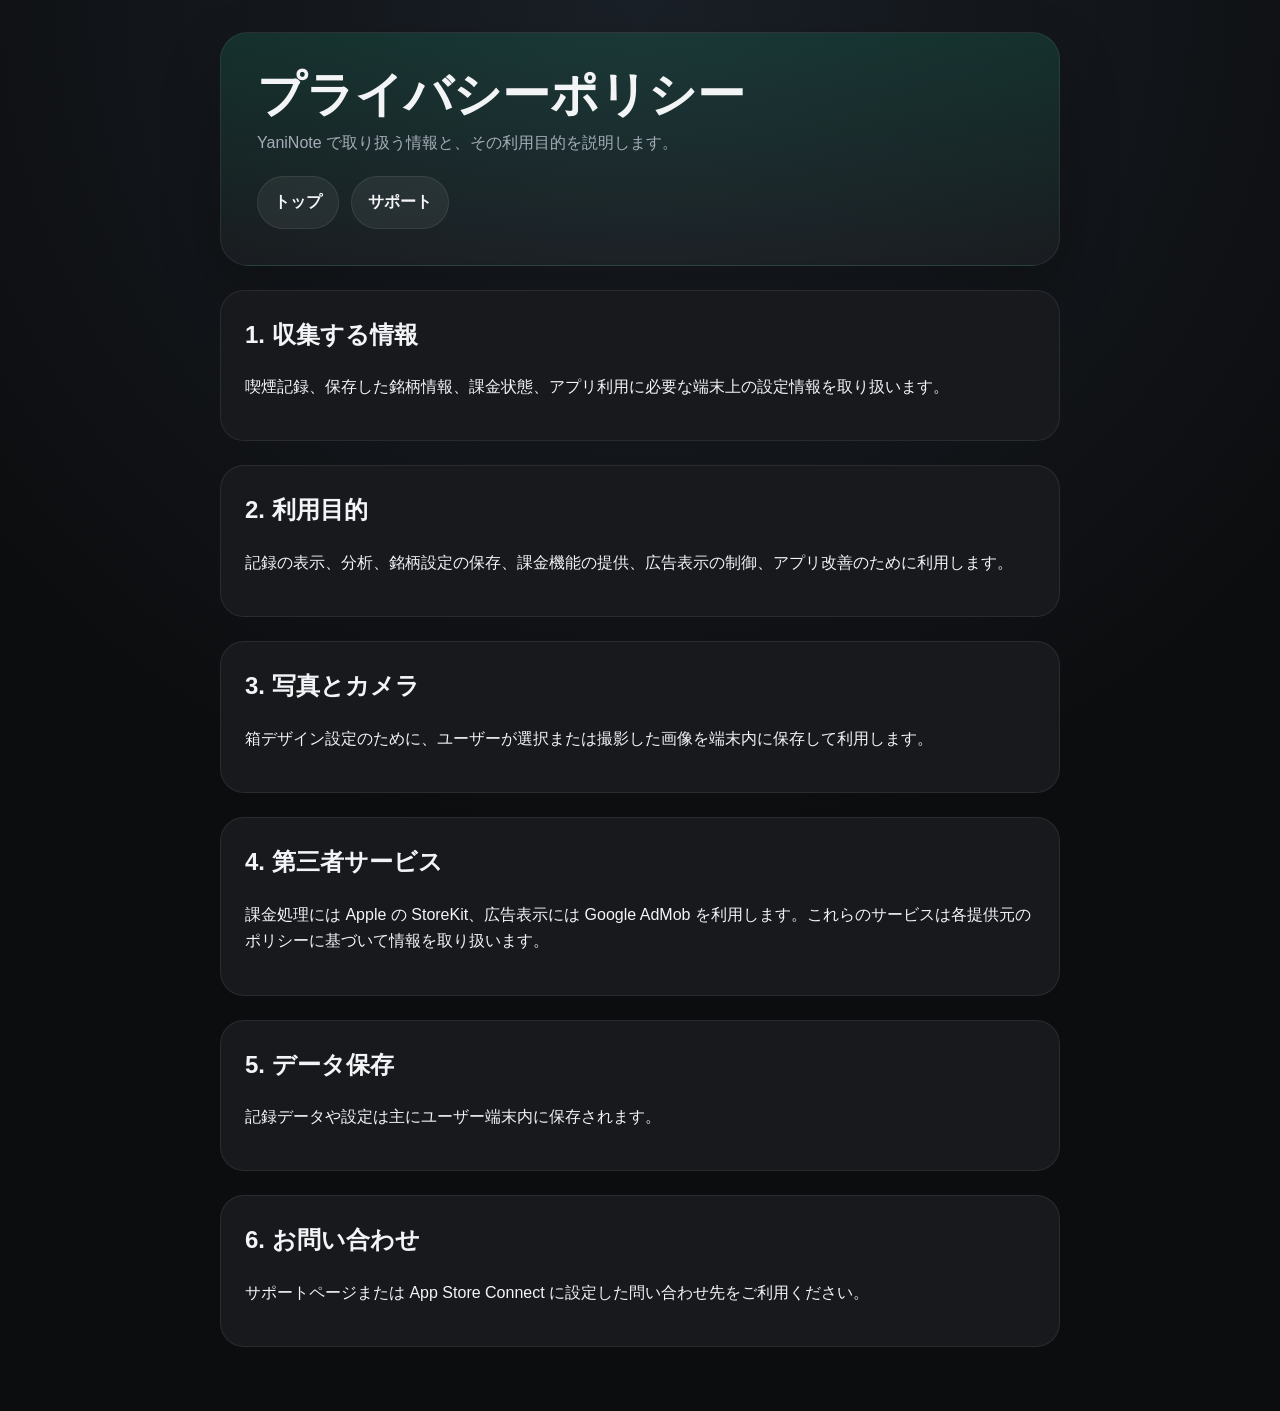
==== privacy.html @ ce193fa7 "Initial Pages site" ====
<!doctype html>
<html lang="ja">
  <head>
    <meta charset="utf-8">
    <meta name="viewport" content="width=device-width, initial-scale=1">
    <title>YaniNote プライバシーポリシー</title>
    <meta name="description" content="YaniNote のプライバシーポリシー">
    <link rel="stylesheet" href="./styles.css">
  </head>
  <body>
    <main class="wrap">
      <section class="hero">
        <h1>プライバシーポリシー</h1>
        <p>YaniNote で取り扱う情報と、その利用目的を説明します。</p>
        <nav class="nav">
          <a href="./index.html">トップ</a>
          <a href="./support.html">サポート</a>
        </nav>
      </section>

      <section class="card section">
        <h2>1. 収集する情報</h2>
        <p>喫煙記録、保存した銘柄情報、課金状態、アプリ利用に必要な端末上の設定情報を取り扱います。</p>
      </section>

      <section class="card section">
        <h2>2. 利用目的</h2>
        <p>記録の表示、分析、銘柄設定の保存、課金機能の提供、広告表示の制御、アプリ改善のために利用します。</p>
      </section>

      <section class="card section">
        <h2>3. 写真とカメラ</h2>
        <p>箱デザイン設定のために、ユーザーが選択または撮影した画像を端末内に保存して利用します。</p>
      </section>

      <section class="card section">
        <h2>4. 第三者サービス</h2>
        <p>課金処理には Apple の StoreKit、広告表示には Google AdMob を利用します。これらのサービスは各提供元のポリシーに基づいて情報を取り扱います。</p>
      </section>

      <section class="card section">
        <h2>5. データ保存</h2>
        <p>記録データや設定は主にユーザー端末内に保存されます。</p>
      </section>

      <section class="card section">
        <h2>6. お問い合わせ</h2>
        <p>サポートページまたは App Store Connect に設定した問い合わせ先をご利用ください。</p>
      </section>
    </main>
  </body>
</html>
---- styles.css ----
:root {
  color-scheme: light dark;
  --bg: #0c0d0f;
  --card: #17191d;
  --border: rgba(255, 255, 255, 0.08);
  --text: #f3f4f6;
  --muted: #a5acb8;
  --accent: #20c997;
}

* {
  box-sizing: border-box;
}

body {
  margin: 0;
  font-family: -apple-system, BlinkMacSystemFont, "SF Pro Display", "Helvetica Neue", sans-serif;
  background: radial-gradient(circle at top, #1a2027 0%, var(--bg) 55%);
  color: var(--text);
  line-height: 1.65;
}

.wrap {
  width: min(840px, calc(100% - 32px));
  margin: 0 auto;
  padding: 32px 0 64px;
}

.hero {
  padding: 36px;
  border-radius: 28px;
  background: linear-gradient(180deg, rgba(32, 201, 151, 0.15), rgba(255, 255, 255, 0.03));
  border: 1px solid var(--border);
  box-shadow: 0 24px 60px rgba(0, 0, 0, 0.24);
}

.hero h1 {
  margin: 0 0 8px;
  font-size: clamp(32px, 5vw, 48px);
  line-height: 1.1;
}

.hero p {
  margin: 0;
  color: var(--muted);
}

.nav {
  display: flex;
  gap: 12px;
  margin-top: 20px;
  flex-wrap: wrap;
}

.nav a,
.button {
  display: inline-flex;
  align-items: center;
  justify-content: center;
  padding: 12px 16px;
  border-radius: 999px;
  background: rgba(255, 255, 255, 0.06);
  border: 1px solid var(--border);
  color: var(--text);
  text-decoration: none;
  font-weight: 600;
}

.nav a.primary,
.button.primary {
  background: var(--accent);
  color: #092117;
  border-color: transparent;
}

.grid {
  display: grid;
  gap: 16px;
  margin-top: 24px;
}

.card {
  padding: 24px;
  border-radius: 24px;
  background: var(--card);
  border: 1px solid var(--border);
}

.card h2,
.card h3 {
  margin-top: 0;
}

.list {
  margin: 0;
  padding-left: 18px;
}

.list li + li {
  margin-top: 8px;
}

.meta {
  color: var(--muted);
  font-size: 14px;
}

.section {
  margin-top: 24px;
}

a {
  color: #9be8cf;
}

@media (min-width: 720px) {
  .grid.two {
    grid-template-columns: 1fr 1fr;
  }
}
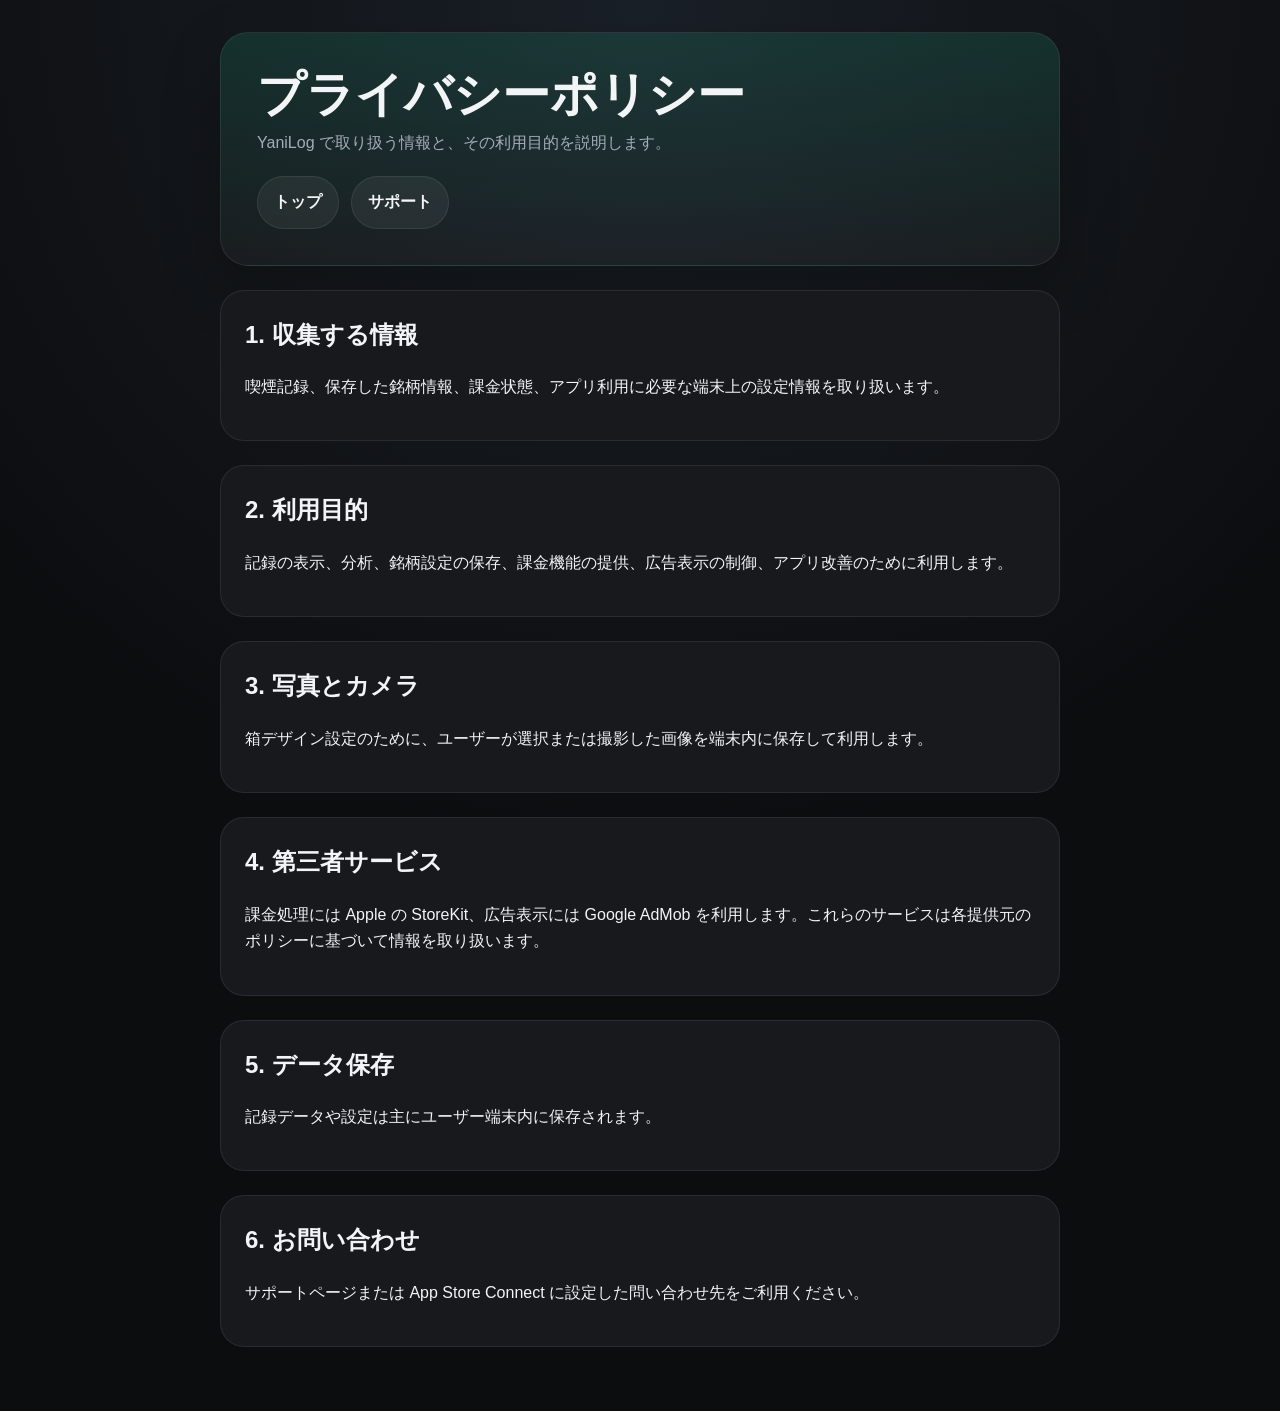
==== commit d883a048: "Rename site branding to YaniLog" ====
--- a/privacy.html
+++ b/privacy.html
@@ -3,15 +3,15 @@
   <head>
     <meta charset="utf-8">
     <meta name="viewport" content="width=device-width, initial-scale=1">
-    <title>YaniNote プライバシーポリシー</title>
-    <meta name="description" content="YaniNote のプライバシーポリシー">
+    <title>YaniLog プライバシーポリシー</title>
+    <meta name="description" content="YaniLog のプライバシーポリシー">
     <link rel="stylesheet" href="./styles.css">
   </head>
   <body>
     <main class="wrap">
       <section class="hero">
         <h1>プライバシーポリシー</h1>
-        <p>YaniNote で取り扱う情報と、その利用目的を説明します。</p>
+        <p>YaniLog で取り扱う情報と、その利用目的を説明します。</p>
         <nav class="nav">
           <a href="./index.html">トップ</a>
           <a href="./support.html">サポート</a>
